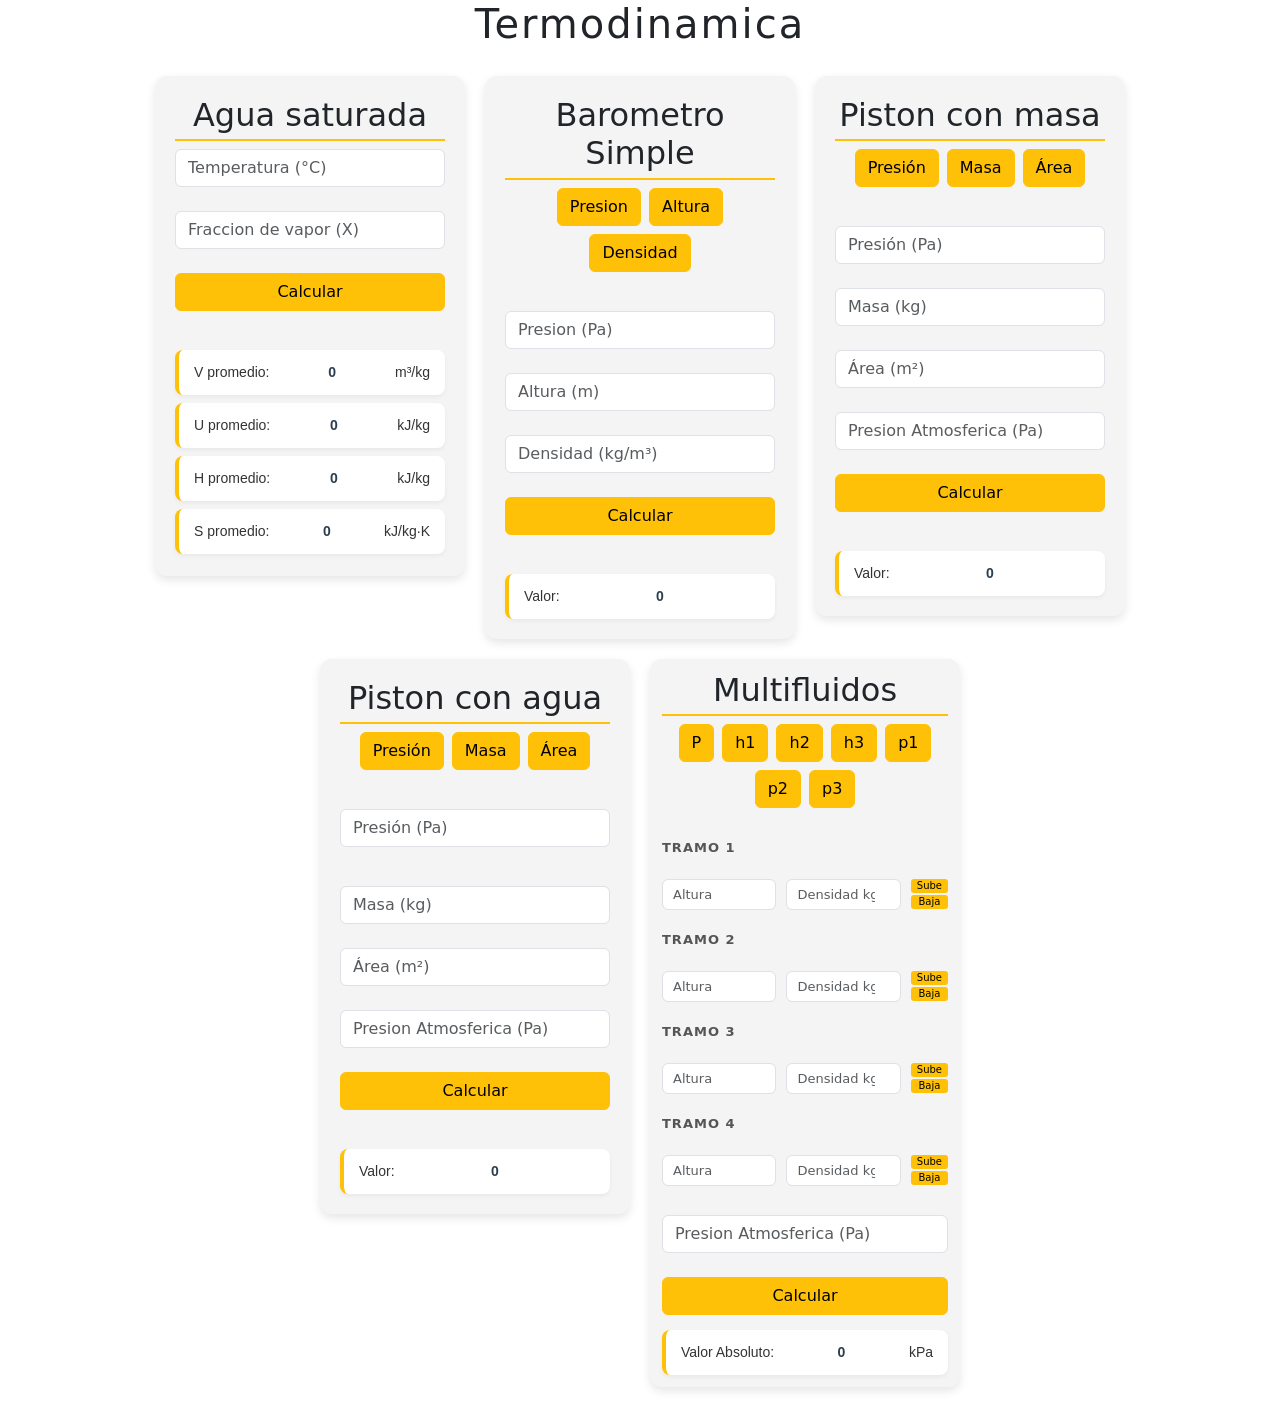
==== index.html @ 06089a7c "Rename Index.html to index.html" ====
﻿<!DOCTYPE html>
<html>
<head>
    <meta charset="utf-8" />
    <title></title>
    <link href="sc1.css" rel="stylesheet" />
    <script src="Js1.js"></script>
    <link href="bootstrap.min.css" rel="stylesheet" />
</head>
<body>
    <!-- ================================================ AGUA SATURADA ================================================ -->


    <h1>Termodinamica</h1>
    <div class="contenedor-formularios">
        

        <form class="Formulario-vapor">
            <h2>Agua saturada</h2>
            <div class="form-group">
                <input class="form-control" type="number" id="Temperatura" name="Tempe" placeholder="Temperatura (°C)" />
            </div>
            <br />

            <div class="form-group">
                <input class="form-control" type="number" id="Vapor" name="Vape" placeholder="Fraccion de vapor (X)" />
            </div>
            <br />

            <div class="form-group">
                <button class="btn btn-warning btn-calcular-final" type="button" id="boton" onclick="calcularTermodinamica()"> Calcular</button>
            </div>
            <br />

            <div class="form-vapor">
                <p>
                    V promedio: <output id="Vprome" name="Vpromedio" for="Temperatura Vapor">0 </output> m³/kg
                </p>
                <p>
                    U promedio: <output id="Uprome" name="Upromedio" for="Temperatura Vapor">0 </output> kJ/kg
                </p>
                <p>
                    H promedio: <output id="Hprome" name="Hpromedio" for="Temperatura Vapor">0 </output> kJ/kg
                </p>
                <p>
                    S promedio: <output id="Sprome" name="Spromedio" for="Temperatura Vapor">0 </output> kJ/kg·K
                </p>
            </div>
        </form>

        <!-- ================================================ BAROMETRO ================================================ -->


        <form class="Barometro">
            <h2>Barometro Simple</h2>

            <div class="grupo-botones">
                <button class="btn btn-warning btn-auto" type="button" id="boton" onclick="prepararBarometro('P')"> Presion</button>
                <button class="btn btn-warning btn-auto" type="button" id="boton" onclick="prepararBarometro('H')"> Altura</button>
                <button class="btn btn-warning btn-auto" type="button" id="boton" onclick="prepararBarometro('D')"> Densidad</button>
            </div>
            <br />
           
            <div class="form-group">
                <input class="form-control" type="number" id="Presion" name="Pre" placeholder="Presion (Pa)" />
            </div>
            <br />

            <div class="form-group">
                <input class="form-control" type="number" id="Altura" name="Altu" placeholder="Altura (m)" />
            </div>
            <br />

            <div class="form-group">
                <input class="form-control" type="number" id="Densidad" name="densi" placeholder="Densidad (kg/m³)" />
            </div>
            <br />

            <div class="form-group">
                <button class="btn btn-warning btn-calcular-final" type="button" id="boton" onclick="calcularBarometro()"> Calcular</button>
            </div>

            <br />

            <div class="form-vapor">
                <p>
                    Valor: <output id="Vdensi">0 </output> <span id="unidad-barometro"></span>
                </p>
            </div>
        </form>

        <!-- ================================================ Piston MASA ================================================ -->


        <form class="Piston-masa">
            <h2>Piston con masa</h2>
            <div class="grupo-botones">
                <button class="btn btn-warning btn-auto" type="button" id="boton" onclick="prepararPiston('P')"> Presión</button>
                <button class="btn btn-warning btn-auto" type="button" id="boton" onclick="prepararPiston('M')"> Masa</button>
                <button class="btn btn-warning btn-auto" type="button" id="boton" onclick="prepararPiston('A')"> Área</button>
            </div>
            <br />


            <div class="form-group">
                <input class="form-control" type="number" id="P-presion" placeholder="Presión (Pa)" />
            </div>
            <br />

            <div class="form-group">
                <input class="form-control" type="number" id="P-masa"  placeholder="Masa (kg)" />
            </div>
            <br />

            <div class="form-group">
                <input class="form-control" type="number" id="P-area" placeholder="Área (m²)" />
            </div>
            <br />

            <div class="form-group">
                <input class="form-control" type="number" id="P-atm" placeholder="Presion Atmosferica (Pa)" />
            </div>
            <br />

            <div class="form-group">
                <button class="btn btn-warning btn-calcular-final" type="button" id="boton" onclick="calcularPiston()"> Calcular</button>
            </div>

            <br />

            <div class="form-vapor">
                <p>
                    Valor: <output id="Vpiston">0 </output> <span id="unidad-piston"></span>
                </p>
            </div>
        </form>

        <!-- ================================================ PISTON AGUA ================================================ -->


        <form class="Piston-agua">
            <h2>Piston con agua</h2>
            <div class="grupo-botones">
                <button class="btn btn-warning btn-auto" type="button" id="boton" onclick="prepararPistonAgua('P')"> Presión</button>      
                <button class="btn btn-warning btn-auto" type="button" id="boton" onclick="prepararPistonAgua('M')"> Masa</button>
                <button class="btn btn-warning btn-auto" type="button" id="boton" onclick="prepararPistonAgua('A')"> Área</button>
            </div>
            <br />

            <div class="grupo-botones">
                <input class="form-control" type="number" id="PA-presion"  placeholder="Presión (Pa)" />
            </div>
            <br />

            <div class="form-group">
                <input class="form-control" type="number" id="PA-masa" placeholder="Masa (kg)" />
            </div>
            <br />

            <div class="form-group">
                <input class="form-control" type="number" id="PA-area" placeholder="Área (m²)" />
            </div>
            <br />

            <div class="form-group">
                <input class="form-control" type="number" id="PA-atm" placeholder="Presion Atmosferica (Pa)" />
            </div>
            <br />

            <div class="form-group">
                <button class="btn btn-warning btn-calcular-final" type="button" id="boton" onclick="calcularPistonAgua()"> Calcular</button>
            </div>

            <br />

            <div class="form-vapor">
                <p>
                    Valor: <output id="VpistonAgua">0</output>
                    <span id="unidad-piston-agua"></span>
                </p>
            </div>
        </form>

        <!-- ================================================ MANÓMETRO MULTIFLUIDO ================================================ -->

        <form class="multifluidos">
            <h2>Multifluidos</h2>
            <div class="grupo-botones">
                <button class="btn btn-warning btn-auto" type="button" id="boton1" onclick=""> P</button>
                <button class="btn btn-warning btn-auto" type="button" id="boton1" onclick=""> h1</button>
                <button class="btn btn-warning btn-auto" type="button" id="boton1" onclick=""> h2</button>
                <button class="btn btn-warning btn-auto" type="button" id="boton1" onclick=""> h3</button>
                <button class="btn btn-warning btn-auto" type="button" id="boton1" onclick=""> p1</button>
                <button class="btn btn-warning btn-auto" type="button" id="boton1" onclick=""> p2</button>
                <button class="btn btn-warning btn-auto" type="button" id="boton1" onclick=""> p3</button>
            </div>
         


            <div class="form-group">
                <p class="titulo-tramo">TRAMO 1</p>
                <div class="tramo-compacto">
                    <input class="form-control" type="number" id="h1" placeholder="Altura" />
                    <input class="form-control" type="number" id="p1" placeholder="Densidad kg/m³" />
                    <div class="sube-baja">
                        <button class="btn-dir" type="button" id="btn-s1" onclick="setDireccion(1, 'sube')">Sube</button>
                        <button class="btn-dir" type="button" id="btn-b1" onclick="setDireccion(1, 'baja')">Baja</button>
                    </div>
                </div>
            </div>
               

            <div class="form-group">
                    <p class="titulo-tramo">TRAMO 2</p>
                    <div class="tramo-compacto">
                        <input class="form-control" type="number" id="h2" placeholder="Altura" />
                        <input class="form-control" type="number" id="p2" placeholder="Densidad kg/m³" />
                        <div class="sube-baja">
                            <button class="btn-dir" id="btn-s2" type="button" onclick="setDireccion(2, 'sube')">Sube</button>
                            <button class="btn-dir" id="btn-b2" type="button" onclick="setDireccion(2, 'baja')">Baja</button>
                        </div>
                    </div>
                </div>
                  

            <div class="form-group">
                    <p class="titulo-tramo">TRAMO 3</p>
                    <div class="tramo-compacto">
                        <input class="form-control" type="number" id="h3" name="altura" placeholder="Altura" />
                        <input class="form-control" type="number" id="p3" name="densidad" placeholder="Densidad kg/m³" />
                        <div class="sube-baja">
                            <button class="btn-dir" id="btn-s3" type="button" onclick="setDireccion(3, 'sube')">Sube</button>
                            <button class="btn-dir" id="btn-b3" type="button" onclick="setDireccion(3, 'baja')">Baja</button>
                        </div>
                    </div>
                    </div>
                       

            <div class="form-group">
                <p class="titulo-tramo">TRAMO 4</p>
                <div class="tramo-compacto">
                    <input class="form-control" type="number" id="h4" placeholder="Altura" />
                    <input class="form-control" type="number" id="p4" placeholder="Densidad kg/m³" />
                    <div class="sube-baja">
                        <button class="btn-dir" id="btn-s4" type="button" onclick="setDireccion(4, 'sube')">Sube</button>
                        <button class="btn-dir" id="btn-b4" type="button" onclick="setDireccion(4, 'baja')">Baja</button>
                    </div>
                </div>
            </div>
               
            <br />

            <div class="form-group">
                <input class="form-control" type="number" id="atm1" placeholder="Presion Atmosferica (Pa)" />
            </div>
          
            <br />
            <div class="form-group">
                <button class="btn btn-warning btn-calcular-final" type="button" id="boton" onclick="calcularMultifluido()"> Calcular</button>
            </div>


            <div class="form-resultado">
                
                <p>Valor Absoluto: <output id="PATM">0</output> kPa</p>
                
            </div>
            </form>


    </div>
</body>
</html>
---- sc1.css ----
﻿body {
}
.contenedor-formularios {
    display: flex; /* Activa el modo flexible */
    flex-wrap: wrap; /* Si no caben en una fila, saltan a la siguiente */
    justify-content: center; /* Centra los formularios horizontalmente */
    gap: 20px; /* Crea el espacio (espaciado) entre cada formulario */
    padding: 20px;
    align-items: flex-start; /* Alinea todos los formularios por la parte de arriba */
}
.Formulario-vapor,
.Barometro,
.Piston-masa,
.Piston-agua,
.multifluidos {
    width: 310px; /* Un poco más anchos para que respiren */
    min-height: 500px; /* Altura mínima para que todos se vean iguales */
    background-color: #f4f4f4; /* Un gris más suave y moderno */
    padding: 20px;
    border-radius: 12px;
    display: flex; /* Hacemos que el form mismo sea flex */
    flex-direction: column; /* Contenido en vertical */
    box-shadow: 0 4px 10px rgba(0,0,0,0.1); /* Sombra para que resalten */
}
/* Para que el botón de "Calcular" siempre esté hasta abajo */
.btn-calcular-final {
    margin-top: auto; /* Empuja el botón al fondo del contenedor */
    width: 100% !important;
    font-weight: bold;
}

/* Contenedor para alinear botones a los lados */
.grupo-botones {
    display: flex;
    flex-wrap: wrap; /* Permite que los botones bajen si no caben */
    gap: 8px; /* Espacio entre botones */
    justify-content: center; /* Los centra dentro del formulario */
    margin-bottom: 15px;
}

/* Ajuste individual para los botones */
.btn-auto {
    width: auto !important; /* Quita el ancho del 100% */
    padding: 6px 12px; /* Espacio interno para que no se vea apretado */
    font-size: 14px; /* Ajuste de tamaño de fuente opcional */
}
    .btn-auto:focus {
        background-color: #d39e00 !important; /* Un naranja más oscuro */
        box-shadow: inset 0 3px 5px rgba(0,0,0,0.2);
    }

/* Estilo para los separadores de TRAMOS en Multifluidos */
.titulo-tramo {
    background: transparent !important; /* Quita el fondo blanco */
    border-left: none !important; /* Quita la franja amarilla */
    box-shadow: none !important; /* Quita la sombra */
    padding: 5px 0 !important; /* Reduce el espacio */
    margin-top: 10px !important;
    font-weight: bold;
    color: #555; /* Gris oscuro */
    font-size: 13px;
    text-transform: uppercase; /* Todo en mayúsculas */
    letter-spacing: 1px;
    display: block !important; /* Que ocupe su propia línea */
}

/* Contenedor compacto para los inputs de los tramos */
.tramo-compacto {
    display: flex;
    gap: 10px; /* Espacio entre Altura y Densidad */
    margin-bottom: 5px; /* Reduce el espacio vertical entre tramos */
}

.tramo-compacto .form-control {
    font-size: 13px; /* Texto un poco más pequeño para ahorrar espacio */
    padding: 5px 10px; /* Menos padding interno */
}

h2 {
    text-align: center;
    margin-top: 0; /* Elimina espacio extra arriba si es necesario */
    color: #333; /* Color que combine con el resto */
    border-bottom: 2px solid #ffc107; /* Línea decorativa color ámbar */
    font-family: inherit;
    padding-bottom: 5px;
}

/* Contenedor general de resultados para todos los formularios */
.form-vapor, .form-resultado {
    margin-top: 15px;
    display: flex;
    flex-direction: column;
    gap: 8px;
}

/* Estilo unificado para cada línea de resultado */
.form-vapor p, .form-resultado p {
    display: flex;
    justify-content: space-between;
    align-items: center;
    background-color: #ffffff; /* Fondo blanco para que resalte del gris */
    padding: 12px 15px;
    margin: 0;
    border-radius: 8px;
    font-family: 'Segoe UI', Roboto, Helvetica, Arial, sans-serif;
    font-size: 14px;
    color: #333;
    border-left: 4px solid #ffc107; /* Franja amarilla lateral para identificar resultados */
    box-shadow: 0 2px 4px rgba(0,0,0,0.05);
}

/* Resalte para el output */
.form-vapor output, .form-resultado output {
    font-weight: 800;
    color: #2c3e50;
    font-variant-numeric: tabular-nums; /* Mantiene los números alineados */
}

/* Unidades (m³/kg, kJ/kg, etc.) */
.form-vapor p::after {
    font-size: 11px;
    color: #7f8c8d;
    font-weight: 600;
    margin-left: 5px;
}

.Formulario-presion {
    width: 300px;
    background-color: #CCC;
    padding: 16px;
    border-radius: 10px;
    margin: 40px auto;
}

h1 {
    text-align: center;
    font-size: 300%;
    letter-spacing: 2px;
}

/* Contenedor principal de cada tramo */
.form-group-compacto {
    margin-bottom: 8px; /* Espacio mínimo entre tramos */
}

/* Fila que contiene inputs y flechas */
.tramo-fila {
    display: flex;
    align-items: center;
    gap: 5px;
}

    .tramo-fila .form-control {
        flex: 1; /* Los inputs se estiran igual */
        padding: 4px 8px;
        height: 30px;
        font-size: 12px;
    }

/* Mini botones Sube/Baja uno al lado del otro o uno sobre otro */
.sube-baja {
    display: flex;
    flex-direction: column; /* Flechas una arriba de otra para ahorrar ancho */
    gap: 2px;
}

.btn-dir {
    background-color: #ffc107;
    border: none;
    border-radius: 3px;
    font-size: 10px;
    padding: 0 6px;
    cursor: pointer;
    height: 14px;
    line-height: 1;
}

    .btn-dir:hover {
        background-color: #e0a800;
    }

/* Input de atmósfera un poco más pequeño */
.input-final {
    margin-top: 5px;
    height: 35px;
    font-size: 13px;
}

/* Ajuste general para evitar scroll */
.multifluidos {
    min-height: 480px !important; /* Reducimos la altura mínima */
    padding: 12px !important; /* Menos padding interno */
}
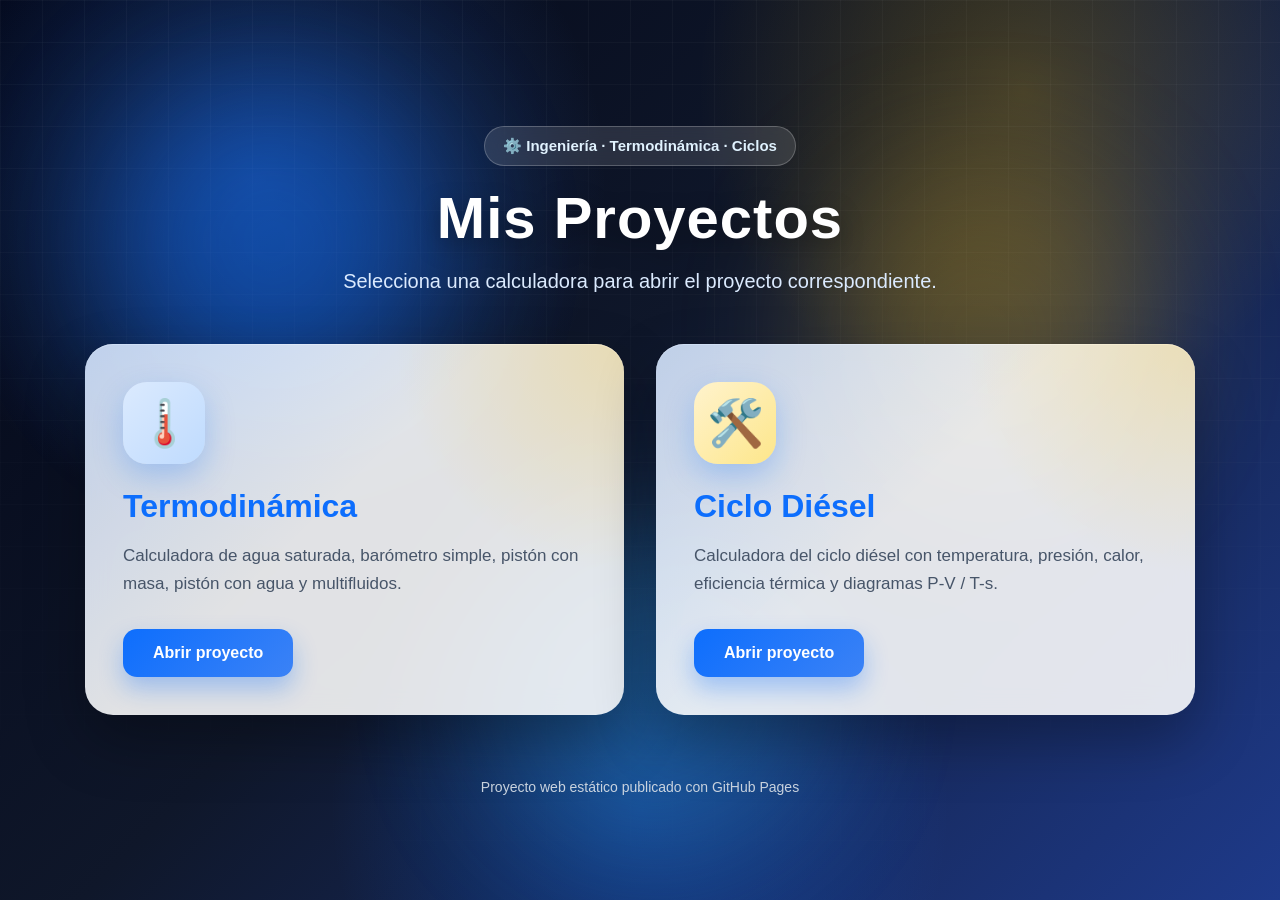
==== commit 56fd391b: "Add files via upload" ====
--- a/index.html
+++ b/index.html
@@ -1,273 +1,80 @@
-﻿<!DOCTYPE html>
-<html>
+<!DOCTYPE html>
+<html lang="es">
 <head>
-    <meta charset="utf-8" />
-    <title></title>
-    <link href="sc1.css" rel="stylesheet" />
-    <script src="Js1.js"></script>
-    <link href="bootstrap.min.css" rel="stylesheet" />
+    <meta charset="UTF-8">
+    <meta name="viewport" content="width=device-width, initial-scale=1.0">
+    <title>Mis Proyectos | Termodinámica</title>
+
+    <link rel="stylesheet" href="style.css">
 </head>
+
 <body>
-    <!-- ================================================ AGUA SATURADA ================================================ -->
 
+    <div class="background-effects">
+        <div class="glow glow-1"></div>
+        <div class="glow glow-2"></div>
+        <div class="glow glow-3"></div>
+    </div>
 
-    <h1>Termodinamica</h1>
-    <div class="contenedor-formularios">
-        
+    <main class="container">
 
-        <form class="Formulario-vapor">
-            <h2>Agua saturada</h2>
-            <div class="form-group">
-                <input class="form-control" type="number" id="Temperatura" name="Tempe" placeholder="Temperatura (°C)" />
-            </div>
-            <br />
+        <section class="hero">
 
-            <div class="form-group">
-                <input class="form-control" type="number" id="Vapor" name="Vape" placeholder="Fraccion de vapor (X)" />
-            </div>
-            <br />
-
-            <div class="form-group">
-                <button class="btn btn-warning btn-calcular-final" type="button" id="boton" onclick="calcularTermodinamica()"> Calcular</button>
-            </div>
-            <br />
-
-            <div class="form-vapor">
-                <p>
-                    V promedio: <output id="Vprome" name="Vpromedio" for="Temperatura Vapor">0 </output> m³/kg
-                </p>
-                <p>
-                    U promedio: <output id="Uprome" name="Upromedio" for="Temperatura Vapor">0 </output> kJ/kg
-                </p>
-                <p>
-                    H promedio: <output id="Hprome" name="Hpromedio" for="Temperatura Vapor">0 </output> kJ/kg
-                </p>
-                <p>
-                    S promedio: <output id="Sprome" name="Spromedio" for="Temperatura Vapor">0 </output> kJ/kg·K
-                </p>
-            </div>
-        </form>
-
-        <!-- ================================================ BAROMETRO ================================================ -->
-
-
-        <form class="Barometro">
-            <h2>Barometro Simple</h2>
-
-            <div class="grupo-botones">
-                <button class="btn btn-warning btn-auto" type="button" id="boton" onclick="prepararBarometro('P')"> Presion</button>
-                <button class="btn btn-warning btn-auto" type="button" id="boton" onclick="prepararBarometro('H')"> Altura</button>
-                <button class="btn btn-warning btn-auto" type="button" id="boton" onclick="prepararBarometro('D')"> Densidad</button>
-            </div>
-            <br />
-           
-            <div class="form-group">
-                <input class="form-control" type="number" id="Presion" name="Pre" placeholder="Presion (Pa)" />
-            </div>
-            <br />
-
-            <div class="form-group">
-                <input class="form-control" type="number" id="Altura" name="Altu" placeholder="Altura (m)" />
-            </div>
-            <br />
-
-            <div class="form-group">
-                <input class="form-control" type="number" id="Densidad" name="densi" placeholder="Densidad (kg/m³)" />
-            </div>
-            <br />
-
-            <div class="form-group">
-                <button class="btn btn-warning btn-calcular-final" type="button" id="boton" onclick="calcularBarometro()"> Calcular</button>
+            <div class="badge">
+                ⚙️ Ingeniería · Termodinámica · Ciclos
             </div>
 
-            <br />
+            <h1>Mis Proyectos</h1>
 
-            <div class="form-vapor">
+            <p class="subtitle">
+                Selecciona una calculadora para abrir el proyecto correspondiente.
+            </p>
+
+        </section>
+
+        <section class="projects">
+
+            <article class="card">
+                <div class="card-icon thermo-icon">
+                    🌡️
+                </div>
+
+                <h2>Termodinámica</h2>
+
                 <p>
-                    Valor: <output id="Vdensi">0 </output> <span id="unidad-barometro"></span>
+                    Calculadora de agua saturada, barómetro simple, pistón con masa,
+                    pistón con agua y multifluidos.
                 </p>
-            </div>
-        </form>
 
-        <!-- ================================================ Piston MASA ================================================ -->
+                <a href="termodinamica/" class="btn">
+                    Abrir proyecto
+                </a>
+            </article>
 
+            <article class="card">
+                <div class="card-icon diesel-icon">
+                    🛠️
+                </div>
 
-        <form class="Piston-masa">
-            <h2>Piston con masa</h2>
-            <div class="grupo-botones">
-                <button class="btn btn-warning btn-auto" type="button" id="boton" onclick="prepararPiston('P')"> Presión</button>
-                <button class="btn btn-warning btn-auto" type="button" id="boton" onclick="prepararPiston('M')"> Masa</button>
-                <button class="btn btn-warning btn-auto" type="button" id="boton" onclick="prepararPiston('A')"> Área</button>
-            </div>
-            <br />
+                <h2>Ciclo Diésel</h2>
 
+                <p>
+                    Calculadora del ciclo diésel con temperatura, presión, calor,
+                    eficiencia térmica y diagramas P-V / T-s.
+                </p>
 
-            <div class="form-group">
-                <input class="form-control" type="number" id="P-presion" placeholder="Presión (Pa)" />
-            </div>
-            <br />
+                <a href="ciclo-diesel/" class="btn">
+                    Abrir proyecto
+                </a>
+            </article>
 
-            <div class="form-group">
-                <input class="form-control" type="number" id="P-masa"  placeholder="Masa (kg)" />
-            </div>
-            <br />
+        </section>
 
-            <div class="form-group">
-                <input class="form-control" type="number" id="P-area" placeholder="Área (m²)" />
-            </div>
-            <br />
+        <footer class="footer">
+            <p>Proyecto web estático publicado con GitHub Pages</p>
+        </footer>
 
-            <div class="form-group">
-                <input class="form-control" type="number" id="P-atm" placeholder="Presion Atmosferica (Pa)" />
-            </div>
-            <br />
+    </main>
 
-            <div class="form-group">
-                <button class="btn btn-warning btn-calcular-final" type="button" id="boton" onclick="calcularPiston()"> Calcular</button>
-            </div>
-
-            <br />
-
-            <div class="form-vapor">
-                <p>
-                    Valor: <output id="Vpiston">0 </output> <span id="unidad-piston"></span>
-                </p>
-            </div>
-        </form>
-
-        <!-- ================================================ PISTON AGUA ================================================ -->
-
-
-        <form class="Piston-agua">
-            <h2>Piston con agua</h2>
-            <div class="grupo-botones">
-                <button class="btn btn-warning btn-auto" type="button" id="boton" onclick="prepararPistonAgua('P')"> Presión</button>      
-                <button class="btn btn-warning btn-auto" type="button" id="boton" onclick="prepararPistonAgua('M')"> Masa</button>
-                <button class="btn btn-warning btn-auto" type="button" id="boton" onclick="prepararPistonAgua('A')"> Área</button>
-            </div>
-            <br />
-
-            <div class="grupo-botones">
-                <input class="form-control" type="number" id="PA-presion"  placeholder="Presión (Pa)" />
-            </div>
-            <br />
-
-            <div class="form-group">
-                <input class="form-control" type="number" id="PA-masa" placeholder="Masa (kg)" />
-            </div>
-            <br />
-
-            <div class="form-group">
-                <input class="form-control" type="number" id="PA-area" placeholder="Área (m²)" />
-            </div>
-            <br />
-
-            <div class="form-group">
-                <input class="form-control" type="number" id="PA-atm" placeholder="Presion Atmosferica (Pa)" />
-            </div>
-            <br />
-
-            <div class="form-group">
-                <button class="btn btn-warning btn-calcular-final" type="button" id="boton" onclick="calcularPistonAgua()"> Calcular</button>
-            </div>
-
-            <br />
-
-            <div class="form-vapor">
-                <p>
-                    Valor: <output id="VpistonAgua">0</output>
-                    <span id="unidad-piston-agua"></span>
-                </p>
-            </div>
-        </form>
-
-        <!-- ================================================ MANÓMETRO MULTIFLUIDO ================================================ -->
-
-        <form class="multifluidos">
-            <h2>Multifluidos</h2>
-            <div class="grupo-botones">
-                <button class="btn btn-warning btn-auto" type="button" id="boton1" onclick=""> P</button>
-                <button class="btn btn-warning btn-auto" type="button" id="boton1" onclick=""> h1</button>
-                <button class="btn btn-warning btn-auto" type="button" id="boton1" onclick=""> h2</button>
-                <button class="btn btn-warning btn-auto" type="button" id="boton1" onclick=""> h3</button>
-                <button class="btn btn-warning btn-auto" type="button" id="boton1" onclick=""> p1</button>
-                <button class="btn btn-warning btn-auto" type="button" id="boton1" onclick=""> p2</button>
-                <button class="btn btn-warning btn-auto" type="button" id="boton1" onclick=""> p3</button>
-            </div>
-         
-
-
-            <div class="form-group">
-                <p class="titulo-tramo">TRAMO 1</p>
-                <div class="tramo-compacto">
-                    <input class="form-control" type="number" id="h1" placeholder="Altura" />
-                    <input class="form-control" type="number" id="p1" placeholder="Densidad kg/m³" />
-                    <div class="sube-baja">
-                        <button class="btn-dir" type="button" id="btn-s1" onclick="setDireccion(1, 'sube')">Sube</button>
-                        <button class="btn-dir" type="button" id="btn-b1" onclick="setDireccion(1, 'baja')">Baja</button>
-                    </div>
-                </div>
-            </div>
-               
-
-            <div class="form-group">
-                    <p class="titulo-tramo">TRAMO 2</p>
-                    <div class="tramo-compacto">
-                        <input class="form-control" type="number" id="h2" placeholder="Altura" />
-                        <input class="form-control" type="number" id="p2" placeholder="Densidad kg/m³" />
-                        <div class="sube-baja">
-                            <button class="btn-dir" id="btn-s2" type="button" onclick="setDireccion(2, 'sube')">Sube</button>
-                            <button class="btn-dir" id="btn-b2" type="button" onclick="setDireccion(2, 'baja')">Baja</button>
-                        </div>
-                    </div>
-                </div>
-                  
-
-            <div class="form-group">
-                    <p class="titulo-tramo">TRAMO 3</p>
-                    <div class="tramo-compacto">
-                        <input class="form-control" type="number" id="h3" name="altura" placeholder="Altura" />
-                        <input class="form-control" type="number" id="p3" name="densidad" placeholder="Densidad kg/m³" />
-                        <div class="sube-baja">
-                            <button class="btn-dir" id="btn-s3" type="button" onclick="setDireccion(3, 'sube')">Sube</button>
-                            <button class="btn-dir" id="btn-b3" type="button" onclick="setDireccion(3, 'baja')">Baja</button>
-                        </div>
-                    </div>
-                    </div>
-                       
-
-            <div class="form-group">
-                <p class="titulo-tramo">TRAMO 4</p>
-                <div class="tramo-compacto">
-                    <input class="form-control" type="number" id="h4" placeholder="Altura" />
-                    <input class="form-control" type="number" id="p4" placeholder="Densidad kg/m³" />
-                    <div class="sube-baja">
-                        <button class="btn-dir" id="btn-s4" type="button" onclick="setDireccion(4, 'sube')">Sube</button>
-                        <button class="btn-dir" id="btn-b4" type="button" onclick="setDireccion(4, 'baja')">Baja</button>
-                    </div>
-                </div>
-            </div>
-               
-            <br />
-
-            <div class="form-group">
-                <input class="form-control" type="number" id="atm1" placeholder="Presion Atmosferica (Pa)" />
-            </div>
-          
-            <br />
-            <div class="form-group">
-                <button class="btn btn-warning btn-calcular-final" type="button" id="boton" onclick="calcularMultifluido()"> Calcular</button>
-            </div>
-
-
-            <div class="form-resultado">
-                
-                <p>Valor Absoluto: <output id="PATM">0</output> kPa</p>
-                
-            </div>
-            </form>
-
-
-    </div>
 </body>
-</html> 
+</html>
--- a/style.css
+++ b/style.css
@@ -0,0 +1,283 @@
+* {
+    box-sizing: border-box;
+}
+
+:root {
+    --azul: #0d6efd;
+    --azul-claro: #3b82f6;
+    --azul-oscuro: #0f172a;
+    --amarillo: #ffc107;
+    --blanco: #ffffff;
+    --texto-suave: #dbeafe;
+    --gris: #475569;
+}
+
+/* FONDO GENERAL */
+body {
+    margin: 0;
+    min-height: 100vh;
+    font-family: Arial, Helvetica, sans-serif;
+    color: var(--blanco);
+    overflow-x: hidden;
+
+    background:
+        radial-gradient(circle at 20% 20%, rgba(59, 130, 246, 0.35), transparent 28%),
+        radial-gradient(circle at 80% 10%, rgba(255, 193, 7, 0.22), transparent 25%),
+        radial-gradient(circle at 50% 90%, rgba(13, 110, 253, 0.30), transparent 30%),
+        linear-gradient(135deg, #020617 0%, #0f172a 45%, #1e3a8a 100%);
+}
+
+/* EFECTO DE CUADRÍCULA TÉCNICA */
+body::before {
+    content: "";
+    position: fixed;
+    inset: 0;
+    background-image:
+        linear-gradient(rgba(255,255,255,0.04) 1px, transparent 1px),
+        linear-gradient(90deg, rgba(255,255,255,0.04) 1px, transparent 1px);
+    background-size: 42px 42px;
+    mask-image: linear-gradient(to bottom, rgba(0,0,0,0.8), transparent);
+    pointer-events: none;
+    z-index: 0;
+}
+
+/* LUCES DE FONDO */
+.background-effects {
+    position: fixed;
+    inset: 0;
+    overflow: hidden;
+    z-index: 0;
+    pointer-events: none;
+}
+
+.glow {
+    position: absolute;
+    width: 340px;
+    height: 340px;
+    border-radius: 50%;
+    filter: blur(70px);
+    opacity: 0.45;
+}
+
+.glow-1 {
+    background: #0d6efd;
+    top: 8%;
+    left: 8%;
+}
+
+.glow-2 {
+    background: #ffc107;
+    top: 18%;
+    right: 10%;
+    opacity: 0.25;
+}
+
+.glow-3 {
+    background: #38bdf8;
+    bottom: 5%;
+    left: 38%;
+    opacity: 0.25;
+}
+
+/* CONTENEDOR */
+.container {
+    position: relative;
+    z-index: 1;
+    width: 92%;
+    max-width: 1150px;
+    min-height: 100vh;
+    margin: 0 auto;
+    padding: 70px 20px 35px;
+    display: flex;
+    flex-direction: column;
+    justify-content: center;
+}
+
+/* ENCABEZADO */
+.hero {
+    text-align: center;
+    margin-bottom: 48px;
+}
+
+.badge {
+    display: inline-block;
+    padding: 10px 18px;
+    border-radius: 999px;
+    background: rgba(255, 255, 255, 0.12);
+    border: 1px solid rgba(255, 255, 255, 0.22);
+    backdrop-filter: blur(10px);
+    color: #e0f2fe;
+    font-size: 15px;
+    font-weight: bold;
+    margin-bottom: 18px;
+}
+
+.hero h1 {
+    margin: 0;
+    font-size: 58px;
+    letter-spacing: 1px;
+    color: white;
+    text-shadow: 0 8px 25px rgba(0, 0, 0, 0.35);
+}
+
+.subtitle {
+    max-width: 680px;
+    margin: 15px auto 0;
+    font-size: 20px;
+    color: var(--texto-suave);
+    line-height: 1.5;
+}
+
+/* TARJETAS */
+.projects {
+    display: grid;
+    grid-template-columns: repeat(2, 1fr);
+    gap: 32px;
+}
+
+.card {
+    position: relative;
+    overflow: hidden;
+    min-height: 350px;
+    padding: 38px;
+    border-radius: 28px;
+
+    background: rgba(255, 255, 255, 0.88);
+    color: #111827;
+    backdrop-filter: blur(14px);
+
+    box-shadow:
+        0 25px 60px rgba(0, 0, 0, 0.30),
+        inset 0 1px 0 rgba(255, 255, 255, 0.5);
+
+    transition: transform 0.35s ease, box-shadow 0.35s ease;
+}
+
+.card::before {
+    content: "";
+    position: absolute;
+    inset: 0;
+    background:
+        linear-gradient(135deg, rgba(13, 110, 253, 0.16), transparent 45%),
+        radial-gradient(circle at top right, rgba(255, 193, 7, 0.22), transparent 35%);
+    pointer-events: none;
+}
+
+.card:hover {
+    transform: translateY(-10px) scale(1.01);
+    box-shadow:
+        0 35px 80px rgba(0, 0, 0, 0.38),
+        0 0 35px rgba(59, 130, 246, 0.25);
+}
+
+.card-icon {
+    position: relative;
+    width: 82px;
+    height: 82px;
+    border-radius: 24px;
+    display: flex;
+    justify-content: center;
+    align-items: center;
+    font-size: 46px;
+    margin-bottom: 24px;
+    box-shadow: 0 12px 30px rgba(13, 110, 253, 0.25);
+}
+
+.thermo-icon {
+    background: linear-gradient(135deg, #dbeafe, #bfdbfe);
+}
+
+.diesel-icon {
+    background: linear-gradient(135deg, #fff3cd, #fde68a);
+}
+
+.card h2 {
+    position: relative;
+    margin: 0 0 14px;
+    font-size: 32px;
+    color: var(--azul);
+}
+
+.card p {
+    position: relative;
+    color: var(--gris);
+    font-size: 17px;
+    line-height: 1.6;
+    margin-bottom: 32px;
+}
+
+/* BOTONES */
+.btn {
+    position: relative;
+    display: inline-block;
+    text-decoration: none;
+    background: linear-gradient(135deg, var(--azul), var(--azul-claro));
+    color: white;
+    padding: 15px 30px;
+    border-radius: 14px;
+    font-weight: bold;
+    font-size: 16px;
+    box-shadow: 0 12px 25px rgba(13, 110, 253, 0.32);
+    transition: transform 0.3s ease, box-shadow 0.3s ease, background 0.3s ease;
+}
+
+.btn:hover {
+    transform: translateY(-3px);
+    background: linear-gradient(135deg, #0b5ed7, #2563eb);
+    box-shadow: 0 16px 35px rgba(13, 110, 253, 0.45);
+}
+
+/* PIE */
+.footer {
+    text-align: center;
+    margin-top: 50px;
+    color: #cbd5e1;
+    font-size: 14px;
+}
+
+/* RESPONSIVE */
+@media (max-width: 850px) {
+    .container {
+        padding-top: 45px;
+    }
+
+    .hero h1 {
+        font-size: 42px;
+    }
+
+    .subtitle {
+        font-size: 17px;
+    }
+
+    .projects {
+        grid-template-columns: 1fr;
+    }
+
+    .card {
+        min-height: auto;
+        padding: 32px;
+    }
+}
+
+@media (max-width: 480px) {
+    .hero h1 {
+        font-size: 34px;
+    }
+
+    .badge {
+        font-size: 13px;
+    }
+
+    .card h2 {
+        font-size: 28px;
+    }
+
+    .card p {
+        font-size: 15px;
+    }
+
+    .btn {
+        width: 100%;
+        text-align: center;
+    }
+}
